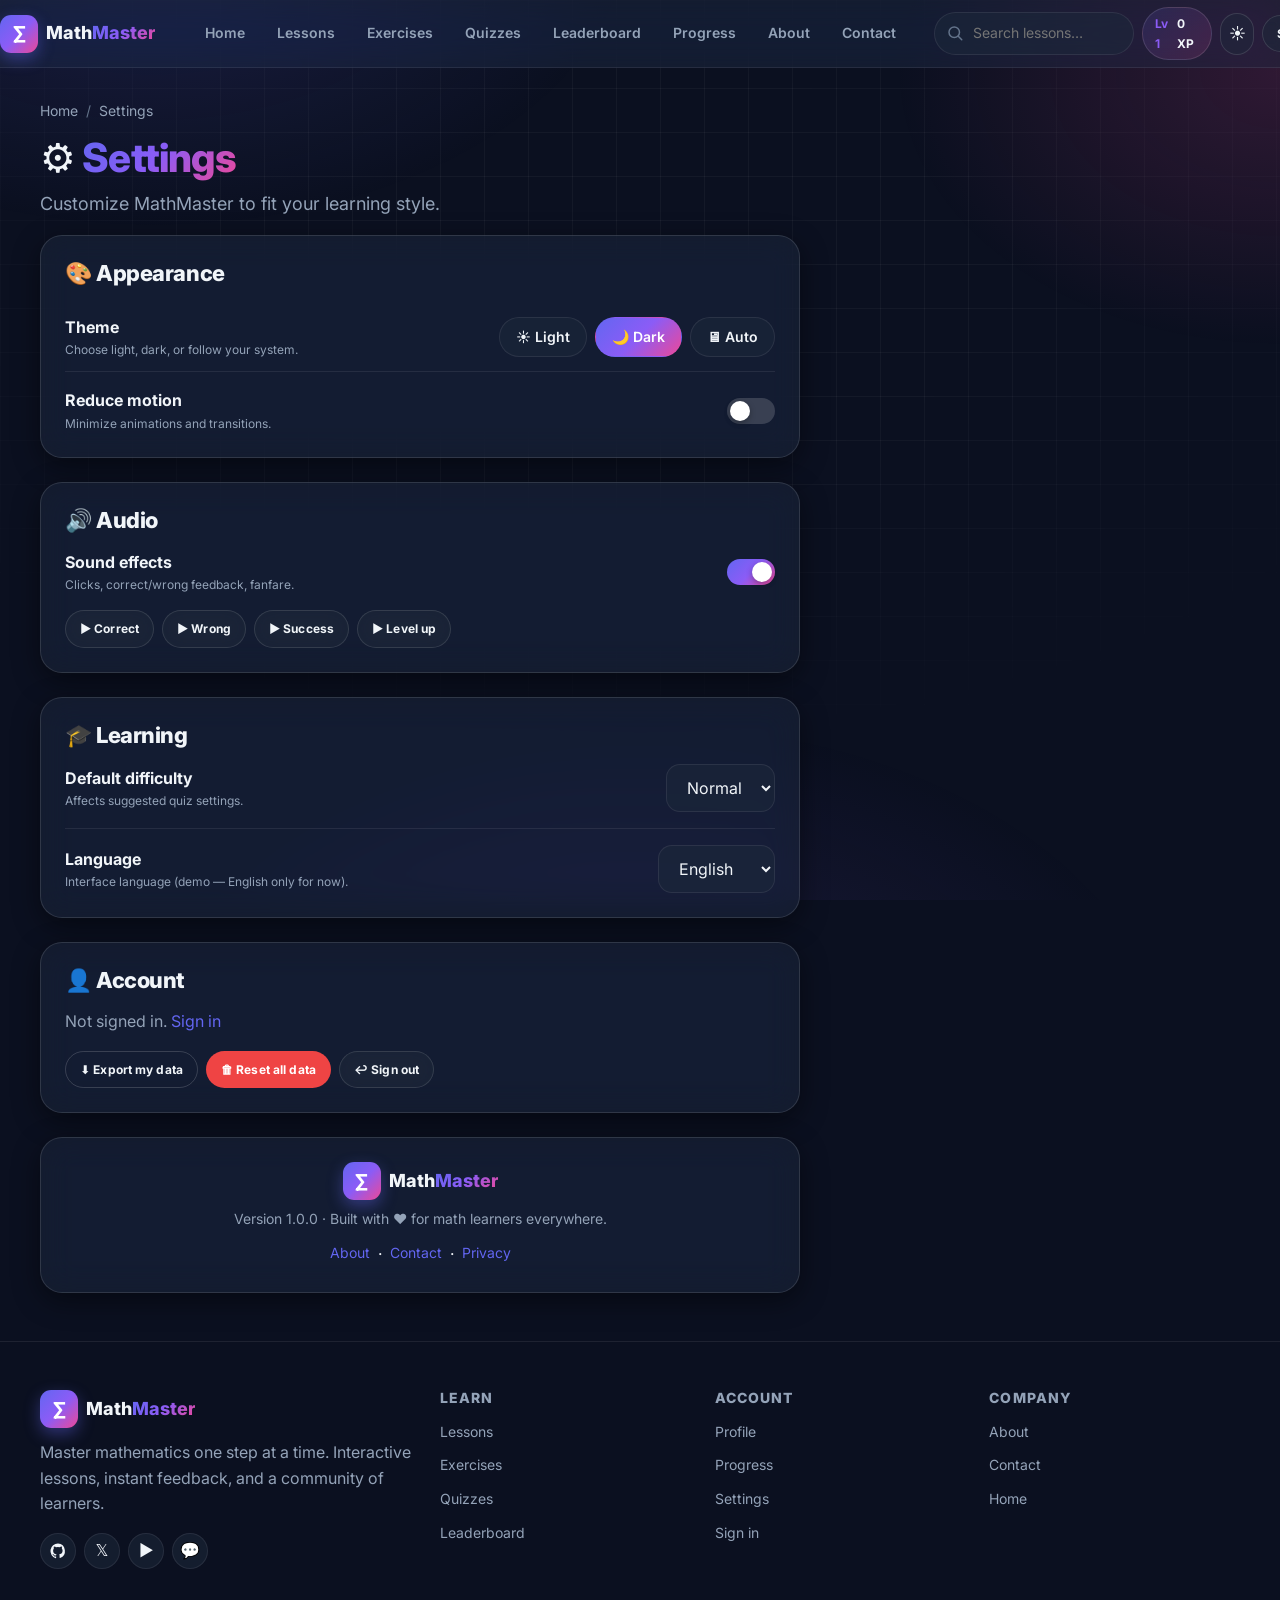
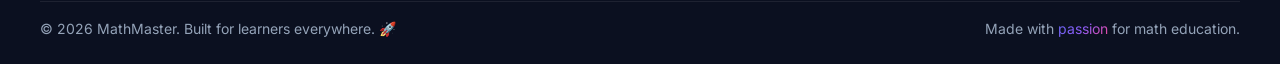
==== pages/settings.html @ f5b28efe "Add files via upload" ====
<!DOCTYPE html>
<html lang="en" data-theme="dark">
<head>
  <meta charset="UTF-8" />
  <meta name="viewport" content="width=device-width, initial-scale=1.0" />
  <meta name="theme-color" content="#0b1020" />
  <title>Settings — MathMaster</title>
  <meta name="description" content="Manage your MathMaster preferences: theme, sound, difficulty, and data." />
  <link rel="icon" type="image/svg+xml" href="../assets/images/favicon.svg" />
  <link rel="preconnect" href="https://fonts.googleapis.com" />
  <link rel="preconnect" href="https://fonts.gstatic.com" crossorigin />
  <link href="https://fonts.googleapis.com/css2?family=Inter:wght@400;500;600;700;800&family=JetBrains+Mono:wght@500;700&display=swap" rel="stylesheet" />
  <link rel="stylesheet" href="../css/style.css" />
  <link rel="stylesheet" href="../css/components.css" />
  <link rel="stylesheet" href="../css/responsive.css" />
</head>
<body>
  <a class="skip-link" href="#main">Skip to content</a>
  <div class="page-loader" role="status" aria-label="Loading"><div class="core"></div><div class="lbl">∑</div></div>
  <div id="nav-slot"></div>

  <main id="main" class="container">
    <div class="page-head reveal">
      <div class="breadcrumb"><a href="../index.html">Home</a><span class="sep">/</span><span>Settings</span></div>
      <h1>⚙️ <span class="gradient-text">Settings</span></h1>
      <p class="text-lg">Customize MathMaster to fit your learning style.</p>
    </div>

    <div class="grid" style="grid-template-columns: 1fr; gap: var(--sp-5); max-width: 760px;">

      <!-- Appearance -->
      <section class="card reveal">
        <h3 style="margin-bottom: var(--sp-4);">🎨 Appearance</h3>
        <div class="flex items-center justify-between wrap gap-3" style="padding: var(--sp-3) 0; border-bottom: 1px solid var(--border);">
          <div>
            <strong>Theme</strong>
            <div class="text-xs text-muted">Choose light, dark, or follow your system.</div>
          </div>
          <div class="chip-row" style="margin:0;">
            <button class="chip" data-theme-set="light">☀️ Light</button>
            <button class="chip" data-theme-set="dark">🌙 Dark</button>
            <button class="chip" data-theme-set="auto">🖥 Auto</button>
          </div>
        </div>
        <div class="flex items-center justify-between wrap gap-3 mt-4">
          <div>
            <strong>Reduce motion</strong>
            <div class="text-xs text-muted">Minimize animations and transitions.</div>
          </div>
          <label class="switch"><input type="checkbox" id="reduceMotion" /><span class="slider"></span></label>
        </div>
      </section>

      <!-- Audio -->
      <section class="card reveal">
        <h3 style="margin-bottom: var(--sp-4);">🔊 Audio</h3>
        <div class="flex items-center justify-between wrap gap-3">
          <div>
            <strong>Sound effects</strong>
            <div class="text-xs text-muted">Clicks, correct/wrong feedback, fanfare.</div>
          </div>
          <label class="switch"><input type="checkbox" id="soundToggle" /><span class="slider"></span></label>
        </div>
        <div class="flex gap-2 wrap mt-4">
          <button class="btn btn-ghost btn-sm" data-sfx="correct">▶ Correct</button>
          <button class="btn btn-ghost btn-sm" data-sfx="wrong">▶ Wrong</button>
          <button class="btn btn-ghost btn-sm" data-sfx="success">▶ Success</button>
          <button class="btn btn-ghost btn-sm" data-sfx="levelup">▶ Level up</button>
        </div>
      </section>

      <!-- Learning -->
      <section class="card reveal">
        <h3 style="margin-bottom: var(--sp-4);">🎓 Learning</h3>
        <div class="flex items-center justify-between wrap gap-3">
          <div>
            <strong>Default difficulty</strong>
            <div class="text-xs text-muted">Affects suggested quiz settings.</div>
          </div>
          <select id="diffSelect" class="select" style="width:auto;">
            <option value="easy">Easy</option>
            <option value="normal">Normal</option>
            <option value="hard">Hard</option>
          </select>
        </div>
        <div class="flex items-center justify-between wrap gap-3 mt-4" style="border-top: 1px solid var(--border); padding-top: var(--sp-4);">
          <div>
            <strong>Language</strong>
            <div class="text-xs text-muted">Interface language (demo — English only for now).</div>
          </div>
          <select id="langSelect" class="select" style="width:auto;">
            <option value="en">English</option>
            <option value="es">Español</option>
            <option value="fr">Français</option>
            <option value="de">Deutsch</option>
          </select>
        </div>
      </section>

      <!-- Account -->
      <section class="card reveal">
        <h3 style="margin-bottom: var(--sp-4);">👤 Account</h3>
        <div id="accountInfo"></div>
        <div class="flex gap-2 wrap mt-4">
          <button class="btn btn-outline btn-sm" id="exportBtn">⬇ Export my data</button>
          <button class="btn btn-danger btn-sm" id="resetBtn">🗑 Reset all data</button>
          <button class="btn btn-ghost btn-sm" id="logoutBtn">↩ Sign out</button>
        </div>
      </section>

      <!-- About -->
      <section class="card reveal center">
        <div class="brand" style="justify-content:center;margin-bottom: var(--sp-2);"><span class="logo">∑</span><span>Math<span class="gradient-text">Master</span></span></div>
        <p class="text-sm">Version 1.0.0 · Built with ❤️ for math learners everywhere.</p>
        <div class="flex gap-2 justify-center wrap mt-3">
          <a class="text-sm" href="about.html" style="color: var(--brand-1);">About</a> ·
          <a class="text-sm" href="contact.html" style="color: var(--brand-1);">Contact</a> ·
          <a class="text-sm" href="#" style="color: var(--brand-1);">Privacy</a>
        </div>
      </section>
    </div>
  </main>

  <div id="footer-slot"></div>

  <script src="../js/modules/utils.js"></script>
  <script src="../js/modules/storage.js"></script>
  <script src="../js/modules/theme.js"></script>
  <script src="../js/modules/sound.js"></script>
  <script src="../js/modules/auth.js"></script>
  <script src="../js/modules/lessonsData.js"></script>
  <script src="../js/modules/mathEngine.js"></script>
  <script src="../js/modules/components.js"></script>
  <script src="../js/app.js"></script>
  <script src="../js/pages/settings.js"></script>
</body>
</html>
---- css/style.css ----
/* ===================================================================
   MathMaster — Core Design System
   Variables, Reset, Typography, Theme (Dark/Light), Layout
   =================================================================== */

/* ---------- Design Tokens ---------- */
:root {
  /* Brand */
  --brand-1: #6366f1;        /* indigo  */
  --brand-2: #8b5cf6;        /* violet  */
  --brand-3: #ec4899;        /* pink    */
  --brand-grad: linear-gradient(135deg, #6366f1 0%, #8b5cf6 50%, #ec4899 100%);
  --brand-grad-soft: linear-gradient(135deg, rgba(99,102,241,.15), rgba(236,72,153,.15));

  /* Accent states */
  --success: #10b981;
  --warning: #f59e0b;
  --danger:  #ef4444;
  --info:    #06b6d4;

  /* Sizing */
  --radius-sm: 8px;
  --radius:    14px;
  --radius-lg: 22px;
  --radius-pill: 999px;

  /* Spacing scale */
  --sp-1: 4px;  --sp-2: 8px;  --sp-3: 12px; --sp-4: 16px;
  --sp-5: 24px; --sp-6: 32px; --sp-7: 48px; --sp-8: 64px;

  /* Typography */
  --font-sans: "Inter", "Segoe UI", system-ui, -apple-system, sans-serif;
  --font-mono: "JetBrains Mono", "Fira Code", "Courier New", monospace;
  --fs-xs: .75rem; --fs-sm: .875rem; --fs-base: 1rem; --fs-lg: 1.125rem;
  --fs-xl: 1.375rem; --fs-2xl: 1.75rem; --fs-3xl: 2.5rem; --fs-4xl: 3.5rem;

  /* Motion */
  --ease: cubic-bezier(.4,0,.2,1);
  --ease-bounce: cubic-bezier(.34,1.56,.64,1);
  --t-fast: .15s; --t: .25s; --t-slow: .45s;

  /* Layout */
  --container: 1200px;
  --nav-h: 68px;

  /* Z-layers */
  --z-bg: -1; --z-nav: 100; --z-dropdown: 200; --z-modal: 1000; --z-toast: 1100;
}

/* ---------- Theme: Light (default) ---------- */
:root,
[data-theme="light"] {
  --bg: #f6f7fb;
  --bg-2: #ffffff;
  --surface: rgba(255,255,255,.72);
  --surface-solid: #ffffff;
  --border: rgba(15,23,42,.08);
  --border-strong: rgba(15,23,42,.14);
  --text: #0f172a;
  --text-muted: #64748b;
  --text-soft: #94a3b8;
  --glass: rgba(255,255,255,.6);
  --glass-border: rgba(255,255,255,.9);
  --shadow-sm: 0 1px 3px rgba(15,23,42,.06);
  --shadow: 0 8px 28px rgba(15,23,42,.08);
  --shadow-lg: 0 24px 60px rgba(15,23,42,.14);
  --grid-line: rgba(99,102,241,.07);
}

/* ---------- Theme: Dark ---------- */
[data-theme="dark"] {
  --bg: #0b1020;
  --bg-2: #0f172a;
  --surface: rgba(30,41,59,.55);
  --surface-solid: #1e293b;
  --border: rgba(255,255,255,.08);
  --border-strong: rgba(255,255,255,.16);
  --text: #f1f5f9;
  --text-muted: #94a3b8;
  --text-soft: #64748b;
  --glass: rgba(30,41,59,.5);
  --glass-border: rgba(255,255,255,.12);
  --shadow-sm: 0 1px 3px rgba(0,0,0,.4);
  --shadow: 0 8px 28px rgba(0,0,0,.45);
  --shadow-lg: 0 24px 60px rgba(0,0,0,.6);
  --grid-line: rgba(255,255,255,.04);
}

/* ---------- Reset ---------- */
*, *::before, *::after { box-sizing: border-box; margin: 0; padding: 0; }

html { scroll-behavior: smooth; -webkit-text-size-adjust: 100%; }

body {
  font-family: var(--font-sans);
  font-size: var(--fs-base);
  line-height: 1.6;
  color: var(--text);
  background: var(--bg);
  min-height: 100vh;
  overflow-x: hidden;
  transition: background var(--t) var(--ease), color var(--t) var(--ease);
}

/* Animated gradient backdrop + subtle grid */
body::before {
  content: "";
  position: fixed; inset: 0;
  background:
    radial-gradient(800px 500px at 12% -8%, rgba(99,102,241,.18), transparent 60%),
    radial-gradient(700px 500px at 100% 8%, rgba(236,72,153,.16), transparent 55%),
    radial-gradient(900px 600px at 50% 120%, rgba(139,92,246,.14), transparent 60%);
  z-index: var(--z-bg);
  animation: floatBg 18s ease-in-out infinite alternate;
}
body::after {
  content: "";
  position: fixed; inset: 0;
  background-image:
    linear-gradient(var(--grid-line) 1px, transparent 1px),
    linear-gradient(90deg, var(--grid-line) 1px, transparent 1px);
  background-size: 44px 44px;
  z-index: var(--z-bg);
  mask-image: radial-gradient(ellipse 90% 70% at 50% 30%, #000 30%, transparent 80%);
  -webkit-mask-image: radial-gradient(ellipse 90% 70% at 50% 30%, #000 30%, transparent 80%);
  pointer-events: none;
}
@keyframes floatBg {
  0%   { transform: translate3d(0,0,0) scale(1); }
  100% { transform: translate3d(0,-20px,0) scale(1.05); }
}

img, svg { max-width: 100%; display: block; }
a { color: inherit; text-decoration: none; }
button, input, select, textarea { font: inherit; color: inherit; }
button { cursor: pointer; background: none; border: none; }
ul, ol { list-style: none; }

/* ---------- Typography ---------- */
h1, h2, h3, h4 { line-height: 1.2; font-weight: 800; letter-spacing: -.02em; }
h1 { font-size: var(--fs-3xl); }
h2 { font-size: var(--fs-2xl); }
h3 { font-size: var(--fs-xl); }
p  { color: var(--text-muted); }
strong { color: var(--text); }

.gradient-text {
  background: var(--brand-grad);
  -webkit-background-clip: text; background-clip: text;
  -webkit-text-fill-color: transparent; color: transparent;
}

/* ---------- Layout ---------- */
.container {
  width: min(100% - 2*var(--sp-5), var(--container));
  margin-inline: auto;
}
.section { padding: var(--sp-8) 0; }
.section--tight { padding: var(--sp-7) 0; }
.center { text-align: center; }

.section-head { max-width: 680px; margin: 0 auto var(--sp-6); text-align: center; }
.section-head .eyebrow {
  display: inline-block;
  font-size: var(--fs-xs); font-weight: 700; letter-spacing: .14em; text-transform: uppercase;
  color: var(--brand-2); margin-bottom: var(--sp-2);
}
.section-head h2 { margin-bottom: var(--sp-3); }
.section-head p  { font-size: var(--fs-lg); }

.grid { display: grid; gap: var(--sp-5); }
.grid-2 { grid-template-columns: repeat(2, 1fr); }
.grid-3 { grid-template-columns: repeat(3, 1fr); }
.grid-4 { grid-template-columns: repeat(4, 1fr); }

/* ---------- Accessibility ---------- */
:focus-visible {
  outline: 3px solid var(--brand-1);
  outline-offset: 2px;
  border-radius: var(--radius-sm);
}
.sr-only {
  position: absolute; width: 1px; height: 1px; padding: 0; margin: -1px;
  overflow: hidden; clip: rect(0,0,0,0); white-space: nowrap; border: 0;
}
.skip-link {
  position: absolute; left: var(--sp-4); top: -60px; z-index: var(--z-toast);
  background: var(--brand-1); color: #fff; padding: var(--sp-2) var(--sp-4);
  border-radius: var(--radius-sm); transition: top var(--t);
}
.skip-link:focus { top: var(--sp-4); }

::selection { background: rgba(99,102,241,.3); }

/* Scrollbar */
::-webkit-scrollbar { width: 10px; height: 10px; }
::-webkit-scrollbar-track { background: transparent; }
::-webkit-scrollbar-thumb { background: var(--border-strong); border-radius: 999px; }
::-webkit-scrollbar-thumb:hover { background: var(--brand-1); }

/* ---------- Utility ---------- */
.hidden { display: none !important; }
.flex { display: flex; }
.flex-col { flex-direction: column; }
.items-center { align-items: center; }
.justify-between { justify-content: space-between; }
.justify-center { justify-content: center; }
.gap-2 { gap: var(--sp-2); } .gap-3 { gap: var(--sp-3); }
.gap-4 { gap: var(--sp-4); } .gap-5 { gap: var(--sp-5); }
.wrap { flex-wrap: wrap; }
.mt-2 { margin-top: var(--sp-2); } .mt-3 { margin-top: var(--sp-3); }
.mt-4 { margin-top: var(--sp-4); } .mt-5 { margin-top: var(--sp-5); }
.mt-6 { margin-top: var(--sp-6); }
.text-muted { color: var(--text-muted); }
.text-sm { font-size: var(--fs-sm); }
.text-xs { font-size: var(--fs-xs); }
.text-lg { font-size: var(--fs-lg); }
.text-center { text-align: center; }
.font-mono { font-family: var(--font-mono); }

/* ---------- Animations on scroll ---------- */
.reveal {
  opacity: 0;
  transform: translateY(28px);
  transition: opacity .7s var(--ease), transform .7s var(--ease-bounce);
}
.reveal.in { opacity: 1; transform: none; }

@media (prefers-reduced-motion: reduce) {
  *, *::before, *::after { animation-duration: .001ms !important; transition-duration: .001ms !important; }
  .reveal { opacity: 1; transform: none; }
  html { scroll-behavior: auto; }
}
---- css/components.css ----
/* ===================================================================
   MathMaster — Components
   Buttons, Cards, Nav, Footer, Forms, Badges, Progress, Toasts, Modal,
   Tables, Loaders, Math rendering, Quiz/Exercise UI
   =================================================================== */

/* ---------- Buttons ---------- */
.btn {
  --btn-pad: 12px 22px;
  display: inline-flex; align-items: center; justify-content: center; gap: var(--sp-2);
  padding: var(--btn-pad);
  font-weight: 700; font-size: var(--fs-sm); letter-spacing: .01em;
  border-radius: var(--radius-pill);
  border: 1px solid transparent;
  transition: transform var(--t-fast) var(--ease), box-shadow var(--t) var(--ease),
              background var(--t) var(--ease), border-color var(--t) var(--ease);
  white-space: nowrap; user-select: none;
}
.btn:active { transform: translateY(1px) scale(.99); }
.btn-primary { background: var(--brand-grad); color: #fff; box-shadow: 0 8px 20px rgba(99,102,241,.35); }
.btn-primary:hover { transform: translateY(-2px); box-shadow: 0 14px 30px rgba(99,102,241,.45); }
.btn-ghost { background: var(--glass); border-color: var(--glass-border); color: var(--text); backdrop-filter: blur(12px); }
.btn-ghost:hover { border-color: var(--brand-1); transform: translateY(-2px); }
.btn-outline { border-color: var(--border-strong); color: var(--text); }
.btn-outline:hover { border-color: var(--brand-1); color: var(--brand-1); }
.btn-danger { background: var(--danger); color: #fff; }
.btn-success { background: var(--success); color: #fff; }
.btn-sm { --btn-pad: 8px 14px; font-size: var(--fs-xs); }
.btn-lg { --btn-pad: 16px 30px; font-size: var(--fs-base); }
.btn-block { width: 100%; }
.btn:disabled { opacity: .5; cursor: not-allowed; transform: none; }
.btn-icon {
  width: 42px; height: 42px; padding: 0; border-radius: var(--radius-pill);
  background: var(--glass); border: 1px solid var(--glass-border);
  display: inline-grid; place-items: center; color: var(--text);
}
.btn-icon:hover { color: var(--brand-1); border-color: var(--brand-1); transform: translateY(-2px); }

/* ---------- Glass Card ---------- */
.card {
  background: var(--glass);
  backdrop-filter: blur(16px) saturate(160%);
  -webkit-backdrop-filter: blur(16px) saturate(160%);
  border: 1px solid var(--glass-border);
  border-radius: var(--radius-lg);
  padding: var(--sp-5);
  box-shadow: var(--shadow);
  transition: transform var(--t) var(--ease), box-shadow var(--t) var(--ease), border-color var(--t) var(--ease);
}
.card:hover { transform: translateY(-4px); box-shadow: var(--shadow-lg); }
.card-flat { background: var(--surface); box-shadow: var(--shadow-sm); }
.card-flat:hover { box-shadow: var(--shadow); }

/* ---------- Navbar ---------- */
.nav {
  position: sticky; top: 0; z-index: var(--z-nav);
  height: var(--nav-h);
  display: flex; align-items: center;
  background: var(--glass);
  backdrop-filter: blur(20px) saturate(180%);
  -webkit-backdrop-filter: blur(20px) saturate(180%);
  border-bottom: 1px solid var(--border);
  transition: box-shadow var(--t);
}
.nav.scrolled { box-shadow: var(--shadow); }
.nav-inner { display: flex; align-items: center; gap: var(--sp-5); width: 100%; }
.brand { display: flex; align-items: center; gap: var(--sp-2); font-weight: 800; font-size: var(--fs-lg); }
.brand .logo {
  width: 38px; height: 38px; border-radius: 11px; display: grid; place-items: center;
  background: var(--brand-grad); color: #fff; font-size: 1.2rem;
  box-shadow: 0 6px 16px rgba(99,102,241,.4);
}
.nav-links { display: flex; align-items: center; gap: var(--sp-1); margin-left: var(--sp-3); }
.nav-links a {
  padding: 8px 14px; border-radius: var(--radius-pill); font-weight: 600; font-size: var(--fs-sm);
  color: var(--text-muted); transition: color var(--t), background var(--t);
}
.nav-links a:hover { color: var(--text); background: var(--surface); }
.nav-links a.active { color: #fff; background: var(--brand-grad); }
.nav-actions { margin-left: auto; display: flex; align-items: center; gap: var(--sp-2); }

.nav-search { position: relative; display: flex; align-items: center; }
.nav-search input {
  width: 200px; padding: 9px 14px 9px 38px; border-radius: var(--radius-pill);
  background: var(--surface); border: 1px solid var(--border); font-size: var(--fs-sm);
  transition: width var(--t), border-color var(--t);
}
.nav-search input:focus { width: 260px; border-color: var(--brand-1); outline: none; }
.nav-search .icon { position: absolute; left: 12px; color: var(--text-soft); }

/* Mobile toggle */
.nav-toggle { display: none; }

/* XP pill in nav */
.xp-pill {
  display: inline-flex; align-items: center; gap: 6px;
  padding: 6px 12px; border-radius: var(--radius-pill);
  background: var(--brand-grad-soft); border: 1px solid var(--glass-border);
  font-weight: 700; font-size: var(--fs-xs);
}
.xp-pill .lv { color: var(--brand-2); }

/* Avatar */
.avatar {
  width: 38px; height: 38px; border-radius: 50%;
  background: var(--brand-grad); color: #fff;
  display: grid; place-items: center; font-weight: 800;
  border: 2px solid var(--glass-border); overflow: hidden;
}

/* Mobile drawer */
.mobile-drawer {
  position: fixed; top: var(--nav-h); left: 0; right: 0; z-index: var(--z-dropdown);
  background: var(--surface-solid); border-bottom: 1px solid var(--border);
  padding: var(--sp-4); display: none; flex-direction: column; gap: var(--sp-1);
  box-shadow: var(--shadow-lg);
}
.mobile-drawer.open { display: flex; animation: slideDown var(--t) var(--ease); }
.mobile-drawer a {
  padding: 12px 16px; border-radius: var(--radius); font-weight: 600; color: var(--text-muted);
}
.mobile-drawer a:hover, .mobile-drawer a.active { background: var(--surface); color: var(--text); }
@keyframes slideDown { from { opacity: 0; transform: translateY(-10px); } to { opacity: 1; transform: none; } }

/* ---------- Hero ---------- */
.hero {
  position: relative; padding: var(--sp-8) 0 var(--sp-7);
  display: grid; grid-template-columns: 1.1fr .9fr; gap: var(--sp-7); align-items: center;
}
.hero h1 { font-size: var(--fs-4xl); margin-bottom: var(--sp-4); line-height: 1.05; }
.hero p { font-size: var(--fs-lg); max-width: 540px; margin-bottom: var(--sp-5); }
.hero-cta { display: flex; gap: var(--sp-3); flex-wrap: wrap; }
.hero-stats { display: flex; gap: var(--sp-6); margin-top: var(--sp-6); flex-wrap: wrap; }
.hero-stats .stat .num { font-size: var(--fs-2xl); font-weight: 800; }
.hero-stats .stat .lbl { font-size: var(--fs-sm); color: var(--text-muted); }

.hero-visual { position: relative; min-height: 420px; }
.float-card {
  position: absolute; padding: var(--sp-4); border-radius: var(--radius);
  background: var(--glass); backdrop-filter: blur(12px);
  border: 1px solid var(--glass-border); box-shadow: var(--shadow);
  animation: floaty 6s ease-in-out infinite;
}
.float-card .eq { font-family: var(--font-mono); font-size: var(--fs-lg); font-weight: 700; }
.float-card .tag { font-size: var(--fs-xs); color: var(--text-muted); }
.fc-1 { top: 10%; left: 8%; }
.fc-2 { top: 30%; right: 5%; animation-delay: 1.2s; }
.fc-3 { bottom: 8%; left: 20%; animation-delay: 2.4s; }
.fc-4 { bottom: 28%; right: 18%; animation-delay: 3.6s; }
@keyframes floaty { 0%,100%{ transform: translateY(0);} 50%{ transform: translateY(-14px);} }

/* Orbiting symbols */
.orbit {
  position: absolute; top: 50%; left: 50%; width: 280px; height: 280px;
  transform: translate(-50%,-50%); border-radius: 50%;
  border: 1px dashed var(--border-strong); animation: spin 24s linear infinite;
}
.orbit::before, .orbit::after {
  content: ""; position: absolute; width: 14px; height: 14px; border-radius: 50%;
  background: var(--brand-grad); top: -7px; left: 50%; transform: translateX(-50%);
  box-shadow: 0 0 20px rgba(139,92,246,.7);
}
.orbit::after { top: auto; bottom: -7px; background: var(--brand-3); }
@keyframes spin { to { transform: translate(-50%,-50%) rotate(360deg); } }

/* ---------- Topic / Feature Cards ---------- */
.topic-card {
  position: relative; overflow: hidden; cursor: pointer;
}
.topic-card .ic {
  width: 54px; height: 54px; border-radius: var(--radius);
  display: grid; place-items: center; font-size: 1.5rem; margin-bottom: var(--sp-4);
  background: var(--brand-grad-soft); color: var(--brand-1);
}
.topic-card h3 { font-size: var(--fs-lg); margin-bottom: var(--sp-2); }
.topic-card .meta { display: flex; gap: var(--sp-3); margin-top: var(--sp-4); font-size: var(--fs-xs); color: var(--text-muted); }
.topic-card .glow {
  position: absolute; inset: 0; background: var(--brand-grad); opacity: 0;
  transition: opacity var(--t); mix-blend-mode: overlay; pointer-events: none;
}
.topic-card:hover .glow { opacity: .08; }

.feature-card { text-align: center; }
.feature-card .ic {
  width: 60px; height: 60px; margin: 0 auto var(--sp-4); border-radius: 50%;
  display: grid; place-items: center; font-size: 1.6rem; color: #fff;
  background: var(--brand-grad); box-shadow: 0 10px 24px rgba(99,102,241,.4);
}

/* ---------- Badges ---------- */
.badge {
  display: inline-flex; align-items: center; gap: 6px;
  padding: 4px 12px; border-radius: var(--radius-pill);
  font-size: var(--fs-xs); font-weight: 700;
  background: var(--surface); border: 1px solid var(--border);
}
.badge-brand { background: var(--brand-grad-soft); color: var(--brand-2); border-color: transparent; }
.badge-success { background: rgba(16,185,129,.15); color: var(--success); border-color: transparent; }
.badge-warning { background: rgba(245,158,11,.15); color: var(--warning); border-color: transparent; }
.badge-danger { background: rgba(239,68,68,.15); color: var(--danger); border-color: transparent; }
.badge-info { background: rgba(6,182,212,.15); color: var(--info); border-color: transparent; }

/* Achievement badge */
.ach {
  display: flex; flex-direction: column; align-items: center; text-align: center; gap: var(--sp-2);
  padding: var(--sp-4); border-radius: var(--radius);
}
.ach .medal {
  width: 64px; height: 64px; border-radius: 50%; display: grid; place-items: center;
  font-size: 1.8rem; background: var(--brand-grad); color: #fff;
  box-shadow: 0 8px 20px rgba(139,92,246,.4); position: relative;
}
.ach.locked .medal { background: var(--surface); color: var(--text-soft); box-shadow: none; filter: grayscale(1); opacity: .6; }
.ach.locked .medal::after { content: "🔒"; position: absolute; bottom: -4px; right: -4px; font-size: 1rem; }

/* ---------- Progress ---------- */
.progress { width: 100%; height: 10px; background: var(--surface); border-radius: 999px; overflow: hidden; }
.progress .bar {
  height: 100%; width: 0; border-radius: 999px;
  background: var(--brand-grad); transition: width 1s var(--ease);
}
.progress.lg { height: 14px; }
.progress.sm { height: 6px; }

.ring-progress { position: relative; width: 120px; height: 120px; }
.ring-progress svg { transform: rotate(-90deg); }
.ring-progress .track { stroke: var(--surface); }
.ring-progress .fill { stroke: url(#brandGrad); stroke-linecap: round; transition: stroke-dashoffset 1.2s var(--ease); }
.ring-progress .lbl {
  position: absolute; inset: 0; display: grid; place-items: center;
  font-weight: 800; font-size: var(--fs-xl);
}

/* ---------- Forms ---------- */
.field { margin-bottom: var(--sp-4); }
.field label { display: block; font-weight: 600; font-size: var(--fs-sm); margin-bottom: var(--sp-2); }
.input, .textarea, .select {
  width: 100%; padding: 12px 16px; border-radius: var(--radius);
  background: var(--surface); border: 1px solid var(--border);
  transition: border-color var(--t), box-shadow var(--t);
}
.input:focus, .textarea:focus, .select:focus {
  outline: none; border-color: var(--brand-1); box-shadow: 0 0 0 4px rgba(99,102,241,.15);
}
.textarea { min-height: 130px; resize: vertical; }
.input-group { position: relative; }
.input-group .icon { position: absolute; left: 14px; top: 50%; transform: translateY(-50%); color: var(--text-soft); }
.input-group .input { padding-left: 42px; }
.field-error { color: var(--danger); font-size: var(--fs-xs); margin-top: 6px; min-height: 1em; }
.checkbox { display: inline-flex; align-items: center; gap: var(--sp-2); cursor: pointer; font-size: var(--fs-sm); }
.checkbox input { width: 18px; height: 18px; accent-color: var(--brand-1); }

/* Switch */
.switch { position: relative; display: inline-block; width: 48px; height: 26px; }
.switch input { opacity: 0; width: 0; height: 0; }
.switch .slider {
  position: absolute; inset: 0; background: var(--border-strong); border-radius: 999px;
  transition: background var(--t); cursor: pointer;
}
.switch .slider::before {
  content: ""; position: absolute; width: 20px; height: 20px; left: 3px; top: 3px;
  background: #fff; border-radius: 50%; transition: transform var(--t) var(--ease-bounce);
  box-shadow: 0 2px 6px rgba(0,0,0,.3);
}
.switch input:checked + .slider { background: var(--brand-grad); }
.switch input:checked + .slider::before { transform: translateX(22px); }

/* ---------- Auth ---------- */
.auth-wrap { min-height: calc(100vh - var(--nav-h)); display: grid; place-items: center; padding: var(--sp-6) 0; }
.auth-card { width: min(100%, 460px); }
.auth-card .head { text-align: center; margin-bottom: var(--sp-5); }
.auth-card .head .logo { width: 56px; height: 56px; margin: 0 auto var(--sp-3); font-size: 1.6rem; }
.auth-alt { text-align: center; margin-top: var(--sp-4); font-size: var(--fs-sm); color: var(--text-muted); }
.auth-alt a { color: var(--brand-1); font-weight: 700; }
.divider { display: flex; align-items: center; gap: var(--sp-3); margin: var(--sp-4) 0; color: var(--text-soft); font-size: var(--fs-xs); }
.divider::before, .divider::after { content: ""; flex: 1; height: 1px; background: var(--border); }

/* ---------- Tables ---------- */
.table-wrap { overflow-x: auto; border-radius: var(--radius-lg); border: 1px solid var(--border); }
table.data { width: 100%; border-collapse: collapse; min-width: 560px; }
table.data th, table.data td { padding: 14px 18px; text-align: left; border-bottom: 1px solid var(--border); }
table.data th { background: var(--surface); font-size: var(--fs-xs); text-transform: uppercase; letter-spacing: .08em; color: var(--text-muted); }
table.data tbody tr { transition: background var(--t); }
table.data tbody tr:hover { background: var(--surface); }
table.data tbody tr:last-child td { border-bottom: none; }
table.data .rank { font-weight: 800; font-size: var(--fs-lg); }
table.data .rank-1 { color: #f59e0b; }
table.data .rank-2 { color: #94a3b8; }
table.data .rank-3 { color: #cd7f32; }

/* ---------- Toast ---------- */
.toast-stack {
  position: fixed; bottom: var(--sp-5); right: var(--sp-5); z-index: var(--z-toast);
  display: flex; flex-direction: column; gap: var(--sp-3); max-width: 360px;
}
.toast {
  display: flex; align-items: center; gap: var(--sp-3);
  padding: var(--sp-3) var(--sp-4); border-radius: var(--radius);
  background: var(--surface-solid); border: 1px solid var(--border);
  box-shadow: var(--shadow-lg); animation: toastIn var(--t) var(--ease-bounce);
}
.toast.out { animation: toastOut var(--t) var(--ease) forwards; }
.toast .ic { font-size: 1.3rem; }
.toast.success { border-left: 4px solid var(--success); }
.toast.error { border-left: 4px solid var(--danger); }
.toast.info { border-left: 4px solid var(--info); }
.toast.warning { border-left: 4px solid var(--warning); }
.toast .msg { font-size: var(--fs-sm); font-weight: 600; }
@keyframes toastIn { from { opacity: 0; transform: translateX(40px); } to { opacity: 1; transform: none; } }
@keyframes toastOut { to { opacity: 0; transform: translateX(40px); } }

/* ---------- Modal ---------- */
.modal-backdrop {
  position: fixed; inset: 0; z-index: var(--z-modal);
  background: rgba(2,6,23,.6); backdrop-filter: blur(6px);
  display: grid; place-items: center; padding: var(--sp-4);
  opacity: 0; pointer-events: none; transition: opacity var(--t);
}
.modal-backdrop.open { opacity: 1; pointer-events: auto; }
.modal {
  width: min(100%, 560px); max-height: 88vh; overflow: auto;
  background: var(--surface-solid); border-radius: var(--radius-lg);
  border: 1px solid var(--border); box-shadow: var(--shadow-lg);
  transform: scale(.92) translateY(20px); transition: transform var(--t) var(--ease-bounce);
}
.modal-backdrop.open .modal { transform: none; }
.modal-head { display: flex; align-items: center; justify-content: space-between; padding: var(--sp-5); border-bottom: 1px solid var(--border); }
.modal-head h3 { font-size: var(--fs-lg); }
.modal-body { padding: var(--sp-5); }
.modal-foot { padding: var(--sp-4) var(--sp-5); border-top: 1px solid var(--border); display: flex; justify-content: flex-end; gap: var(--sp-3); }

/* ---------- Loader / Page loader ---------- */
.page-loader {
  position: fixed; inset: 0; z-index: var(--z-toast);
  background: var(--bg); display: grid; place-items: center;
  transition: opacity .5s var(--ease), visibility .5s;
}
.page-loader.hidden { opacity: 0; visibility: hidden; }
.page-loader .core {
  width: 70px; height: 70px; position: relative;
}
.page-loader .core::before, .page-loader .core::after {
  content: ""; position: absolute; inset: 0; border-radius: 50%;
  border: 3px solid transparent; border-top-color: var(--brand-1);
  animation: spin 1s linear infinite;
}
.page-loader .core::after { border-top-color: var(--brand-3); animation-duration: 1.6s; animation-direction: reverse; inset: 10px; }
.page-loader .lbl { position: absolute; top: 58%; left: 50%; transform: translateX(-50%); font-weight: 800; color: var(--brand-1); }

.spinner { width: 22px; height: 22px; border-radius: 50%; border: 2.5px solid var(--border-strong); border-top-color: var(--brand-1); animation: spin .8s linear infinite; display: inline-block; }
@keyframes spin { to { transform: rotate(360deg); } }

/* Skeleton */
.skeleton { background: linear-gradient(90deg, var(--surface) 25%, var(--bg-2) 50%, var(--surface) 75%); background-size: 200% 100%; animation: shimmer 1.4s infinite; border-radius: var(--radius); }
@keyframes shimmer { to { background-position: -200% 0; } }

/* ---------- Math content (lesson) ---------- */
.lesson-prose { font-size: var(--fs-base); line-height: 1.8; }
.lesson-prose h2 { margin: var(--sp-6) 0 var(--sp-3); }
.lesson-prose h3 { margin: var(--sp-5) 0 var(--sp-2); }
.lesson-prose p { color: var(--text); margin-bottom: var(--sp-3); }
.lesson-prose ul, .lesson-prose ol { margin: 0 0 var(--sp-3) var(--sp-2); }
.lesson-prose li { margin-bottom: var(--sp-2); color: var(--text); position: relative; padding-left: var(--sp-4); }
.lesson-prose ul li::before { content: "▸"; position: absolute; left: 0; color: var(--brand-1); }
.lesson-prose ol { list-style: decimal; }
.lesson-prose ol li { padding-left: var(--sp-2); }

.formula {
  display: block; margin: var(--sp-4) 0; padding: var(--sp-4) var(--sp-5);
  background: var(--brand-grad-soft); border-left: 4px solid var(--brand-1);
  border-radius: var(--radius); font-family: var(--font-mono); font-size: var(--fs-lg);
  overflow-x: auto;
}
.callout {
  margin: var(--sp-4) 0; padding: var(--sp-4) var(--sp-5); border-radius: var(--radius);
  background: var(--surface); border-left: 4px solid var(--info);
}
.callout.tip { border-color: var(--success); }
.callout.warn { border-color: var(--warning); }
.callout strong { display: block; margin-bottom: 4px; }

/* Step-by-step solution */
.steps { counter-reset: step; }
.step {
  position: relative; padding: var(--sp-4) var(--sp-4) var(--sp-4) var(--sp-7);
  margin-bottom: var(--sp-3); border-radius: var(--radius);
  background: var(--surface); border: 1px solid var(--border);
  animation: fadeInUp var(--t) var(--ease) backwards;
}
.step::before {
  counter-increment: step; content: counter(step);
  position: absolute; left: var(--sp-4); top: var(--sp-4);
  width: 28px; height: 28px; border-radius: 50%;
  background: var(--brand-grad); color: #fff; font-weight: 800; font-size: var(--fs-sm);
  display: grid; place-items: center;
}
.step .step-body { padding-top: 2px; }
.step .step-body p { color: var(--text); margin-bottom: var(--sp-2); }
.step .step-body .formula { margin: var(--sp-2) 0; font-size: var(--fs-base); }
@keyframes fadeInUp { from { opacity: 0; transform: translateY(10px); } to { opacity: 1; transform: none; } }

/* ---------- Quiz / Exercise ---------- */
.quiz-card { max-width: 760px; margin: 0 auto; }
.quiz-top { display: flex; align-items: center; justify-content: space-between; margin-bottom: var(--sp-5); }
.quiz-q { font-size: var(--fs-xl); font-weight: 700; margin-bottom: var(--sp-4); }
.options { display: grid; gap: var(--sp-3); }
.option {
  display: flex; align-items: center; gap: var(--sp-3);
  padding: var(--sp-4); border-radius: var(--radius);
  background: var(--surface); border: 2px solid var(--border);
  cursor: pointer; transition: all var(--t) var(--ease);
}
.option:hover { border-color: var(--brand-1); transform: translateX(4px); }
.option .key {
  width: 32px; height: 32px; border-radius: 50%; flex-shrink: 0;
  display: grid; place-items: center; font-weight: 800;
  background: var(--bg-2); border: 1px solid var(--border);
}
.option.selected { border-color: var(--brand-1); background: var(--brand-grad-soft); }
.option.selected .key { background: var(--brand-grad); color: #fff; border-color: transparent; }
.option.correct { border-color: var(--success); background: rgba(16,185,129,.12); }
.option.correct .key { background: var(--success); color: #fff; }
.option.wrong { border-color: var(--danger); background: rgba(239,68,68,.12); }
.option.wrong .key { background: var(--danger); color: #fff; }

.quiz-foot { display: flex; align-items: center; justify-content: space-between; margin-top: var(--sp-5); gap: var(--sp-3); }
.timer {
  display: inline-flex; align-items: center; gap: var(--sp-2);
  padding: 8px 16px; border-radius: var(--radius-pill);
  background: var(--surface); border: 1px solid var(--border);
  font-family: var(--font-mono); font-weight: 700;
}
.timer.low { color: var(--danger); border-color: var(--danger); animation: pulse 1s infinite; }
@keyframes pulse { 50% { opacity: .6; } }

.q-indicators { display: flex; gap: 6px; flex-wrap: wrap; }
.q-ind {
  width: 30px; height: 30px; border-radius: 8px; display: grid; place-items: center;
  font-size: var(--fs-xs); font-weight: 700; cursor: pointer;
  background: var(--surface); border: 1px solid var(--border); color: var(--text-muted);
}
.q-ind.cur { background: var(--brand-grad); color: #fff; border-color: transparent; }
.q-ind.done { background: rgba(16,185,129,.2); color: var(--success); border-color: transparent; }

/* Input answer */
.answer-input {
  font-family: var(--font-mono); font-size: var(--fs-xl); font-weight: 700;
  text-align: center; letter-spacing: 1px;
}

/* ---------- Result / Stats ---------- */
.result-hero { text-align: center; padding: var(--sp-6) 0; }
.result-hero .score-ring { margin: 0 auto var(--sp-4); }
.result-hero h2 { margin-bottom: var(--sp-2); }
.result-hero .grade { font-size: var(--fs-3xl); font-weight: 800; }

.stat-card { text-align: center; padding: var(--sp-5); }
.stat-card .ic { font-size: 1.8rem; margin-bottom: var(--sp-3); }
.stat-card .num { font-size: var(--fs-3xl); font-weight: 800; }
.stat-card .lbl { color: var(--text-muted); font-size: var(--fs-sm); }

/* Heatmap (activity) */
.heatmap { display: grid; grid-template-columns: repeat(26, 1fr); gap: 4px; }
.heat-cell { aspect-ratio: 1; border-radius: 3px; background: var(--surface); }
.heat-cell.l1 { background: rgba(99,102,241,.25); }
.heat-cell.l2 { background: rgba(99,102,241,.5); }
.heat-cell.l3 { background: rgba(99,102,241,.75); }
.heat-cell.l4 { background: var(--brand-1); }

/* ---------- Breadcrumb / page header ---------- */
.page-head { padding: var(--sp-6) 0 var(--sp-4); }
.page-head h1 { font-size: var(--fs-3xl); margin-bottom: var(--sp-2); }
.breadcrumb { display: flex; gap: var(--sp-2); font-size: var(--fs-sm); color: var(--text-muted); margin-bottom: var(--sp-3); }
.breadcrumb a:hover { color: var(--brand-1); }
.breadcrumb .sep { color: var(--text-soft); }

/* ---------- Filters / chips ---------- */
.chip-row { display: flex; gap: var(--sp-2); flex-wrap: wrap; margin-bottom: var(--sp-5); }
.chip {
  padding: 8px 16px; border-radius: var(--radius-pill); font-size: var(--fs-sm); font-weight: 600;
  background: var(--surface); border: 1px solid var(--border); cursor: pointer;
  transition: all var(--t);
}
.chip:hover { border-color: var(--brand-1); }
.chip.active { background: var(--brand-grad); color: #fff; border-color: transparent; }

/* ---------- Tabs ---------- */
.tabs { display: flex; gap: var(--sp-1); border-bottom: 1px solid var(--border); margin-bottom: var(--sp-5); overflow-x: auto; }
.tab {
  padding: 12px 18px; font-weight: 600; color: var(--text-muted);
  border-bottom: 2px solid transparent; white-space: nowrap;
  transition: color var(--t), border-color var(--t); cursor: pointer;
}
.tab:hover { color: var(--text); }
.tab.active { color: var(--brand-1); border-color: var(--brand-1); }
.tab-panel { display: none; animation: fadeIn var(--t); }
.tab-panel.active { display: block; }
@keyframes fadeIn { from { opacity: 0; } to { opacity: 1; } }

/* ---------- Empty state ---------- */
.empty { text-align: center; padding: var(--sp-7); color: var(--text-muted); }
.empty .ic { font-size: 3rem; margin-bottom: var(--sp-3); opacity: .5; }

/* ---------- Footer ---------- */
.footer { border-top: 1px solid var(--border); padding: var(--sp-7) 0 var(--sp-5); margin-top: var(--sp-7); }
.footer-grid { display: grid; grid-template-columns: 1.5fr 1fr 1fr 1fr; gap: var(--sp-5); margin-bottom: var(--sp-6); }
.footer .brand { margin-bottom: var(--sp-3); }
.footer h4 { font-size: var(--fs-sm); text-transform: uppercase; letter-spacing: .08em; color: var(--text-muted); margin-bottom: var(--sp-3); }
.footer ul li { margin-bottom: var(--sp-2); }
.footer ul a { color: var(--text-muted); font-size: var(--fs-sm); transition: color var(--t); }
.footer ul a:hover { color: var(--brand-1); }
.footer-bottom { display: flex; align-items: center; justify-content: space-between; padding-top: var(--sp-4); border-top: 1px solid var(--border); font-size: var(--fs-sm); color: var(--text-muted); flex-wrap: wrap; gap: var(--sp-3); }
.social-row { display: flex; gap: var(--sp-2); }
.social-row a {
  width: 36px; height: 36px; border-radius: 50%; display: grid; place-items: center;
  background: var(--surface); border: 1px solid var(--border); transition: all var(--t);
}
.social-row a:hover { background: var(--brand-grad); color: #fff; transform: translateY(-2px); }

/* ---------- Confetti ---------- */
.confetti-piece { position: fixed; width: 10px; height: 14px; top: -20px; z-index: var(--z-toast); pointer-events: none; animation: confettiFall linear forwards; }
@keyframes confettiFall { to { transform: translateY(105vh) rotate(720deg); opacity: 0; } }

/* ---------- 404 ---------- */
.notfound { min-height: calc(100vh - var(--nav-h)); display: grid; place-items: center; text-align: center; }
.notfound .big { font-size: clamp(6rem, 20vw, 12rem); font-weight: 800; line-height: 1; background: var(--brand-grad); -webkit-background-clip: text; background-clip: text; -webkit-text-fill-color: transparent; }
.notfound p { font-size: var(--fs-lg); max-width: 480px; margin: var(--sp-3) auto var(--sp-5); }

/* ---------- Admin ---------- */
.admin-layout { display: grid; grid-template-columns: 240px 1fr; gap: var(--sp-5); align-items: start; }
.admin-side { position: sticky; top: calc(var(--nav-h) + var(--sp-4)); }
.admin-side a {
  display: flex; align-items: center; gap: var(--sp-3); padding: 12px 16px;
  border-radius: var(--radius); color: var(--text-muted); font-weight: 600; font-size: var(--fs-sm);
  transition: all var(--t); margin-bottom: 2px;
}
.admin-side a:hover { background: var(--surface); color: var(--text); }
.admin-side a.active { background: var(--brand-grad-soft); color: var(--brand-1); }
.admin-stat-grid { display: grid; grid-template-columns: repeat(auto-fit, minmax(180px, 1fr)); gap: var(--sp-4); }
.kbd { padding: 2px 8px; border-radius: 6px; background: var(--surface); border: 1px solid var(--border); font-family: var(--font-mono); font-size: var(--fs-xs); }
---- css/responsive.css ----
/* ===================================================================
   MathMaster — Responsive
   Breakpoints: 1024 / 768 / 560
   =================================================================== */

/* Large desktop down */
@media (max-width: 1024px) {
  :root { --fs-4xl: 2.8rem; --fs-3xl: 2.1rem; }
  .hero { grid-template-columns: 1fr; }
  .hero-visual { min-height: 360px; order: -1; }
  .footer-grid { grid-template-columns: 1fr 1fr; }
  .grid-4 { grid-template-columns: repeat(3, 1fr); }
}

/* Tablet */
@media (max-width: 860px) {
  .nav-links { display: none; }
  .nav-search { display: none; }
  .nav-toggle {
    display: inline-grid; place-items: center;
    width: 42px; height: 42px; border-radius: var(--radius-pill);
    background: var(--glass); border: 1px solid var(--glass-border);
  }
  .nav-toggle .bars, .nav-toggle .bars::before, .nav-toggle .bars::after {
    content: ""; display: block; width: 20px; height: 2px; background: var(--text);
    transition: transform var(--t), opacity var(--t);
  }
  .nav-toggle .bars { position: relative; }
  .nav-toggle .bars::before { position: absolute; top: -6px; }
  .nav-toggle .bars::after { position: absolute; top: 6px; }
  .nav-toggle.open .bars { background: transparent; }
  .nav-toggle.open .bars::before { transform: translateY(6px) rotate(45deg); }
  .nav-toggle.open .bars::after { transform: translateY(-6px) rotate(-45deg); }

  .grid-3, .grid-4 { grid-template-columns: repeat(2, 1fr); }
  .admin-layout { grid-template-columns: 1fr; }
  .admin-side { position: static; display: flex; flex-wrap: wrap; gap: var(--sp-2); }
  .admin-side a { margin: 0; }
  .quiz-top { flex-wrap: wrap; gap: var(--sp-3); }
}

/* Mobile */
@media (max-width: 560px) {
  :root { --fs-4xl: 2.2rem; --fs-3xl: 1.8rem; --fs-2xl: 1.5rem; }
  .container { padding-inline: 0; }
  body { padding-inline: var(--sp-3); }
  .hero { padding: var(--sp-6) 0; }
  .hero-stats { gap: var(--sp-4); }
  .hero-stats .stat .num { font-size: var(--fs-xl); }
  .grid-2, .grid-3, .grid-4 { grid-template-columns: 1fr; }
  .footer-grid { grid-template-columns: 1fr; }
  .footer-bottom { flex-direction: column; text-align: center; }
  .float-card { padding: var(--sp-3); }
  .float-card .eq { font-size: var(--fs-base); }
  .toast-stack { left: var(--sp-4); right: var(--sp-4); bottom: var(--sp-4); max-width: none; }
  .modal { width: 100%; }
  .quiz-q { font-size: var(--fs-lg); }
  .option { padding: var(--sp-3); }
  .section { padding: var(--sp-6) 0; }
  .nav-actions .xp-pill { display: none; }
  .heatmap { grid-template-columns: repeat(13, 1fr); }
}

/* Small phones */
@media (max-width: 380px) {
  :root { --fs-4xl: 1.9rem; }
  .hero-cta .btn { width: 100%; }
}
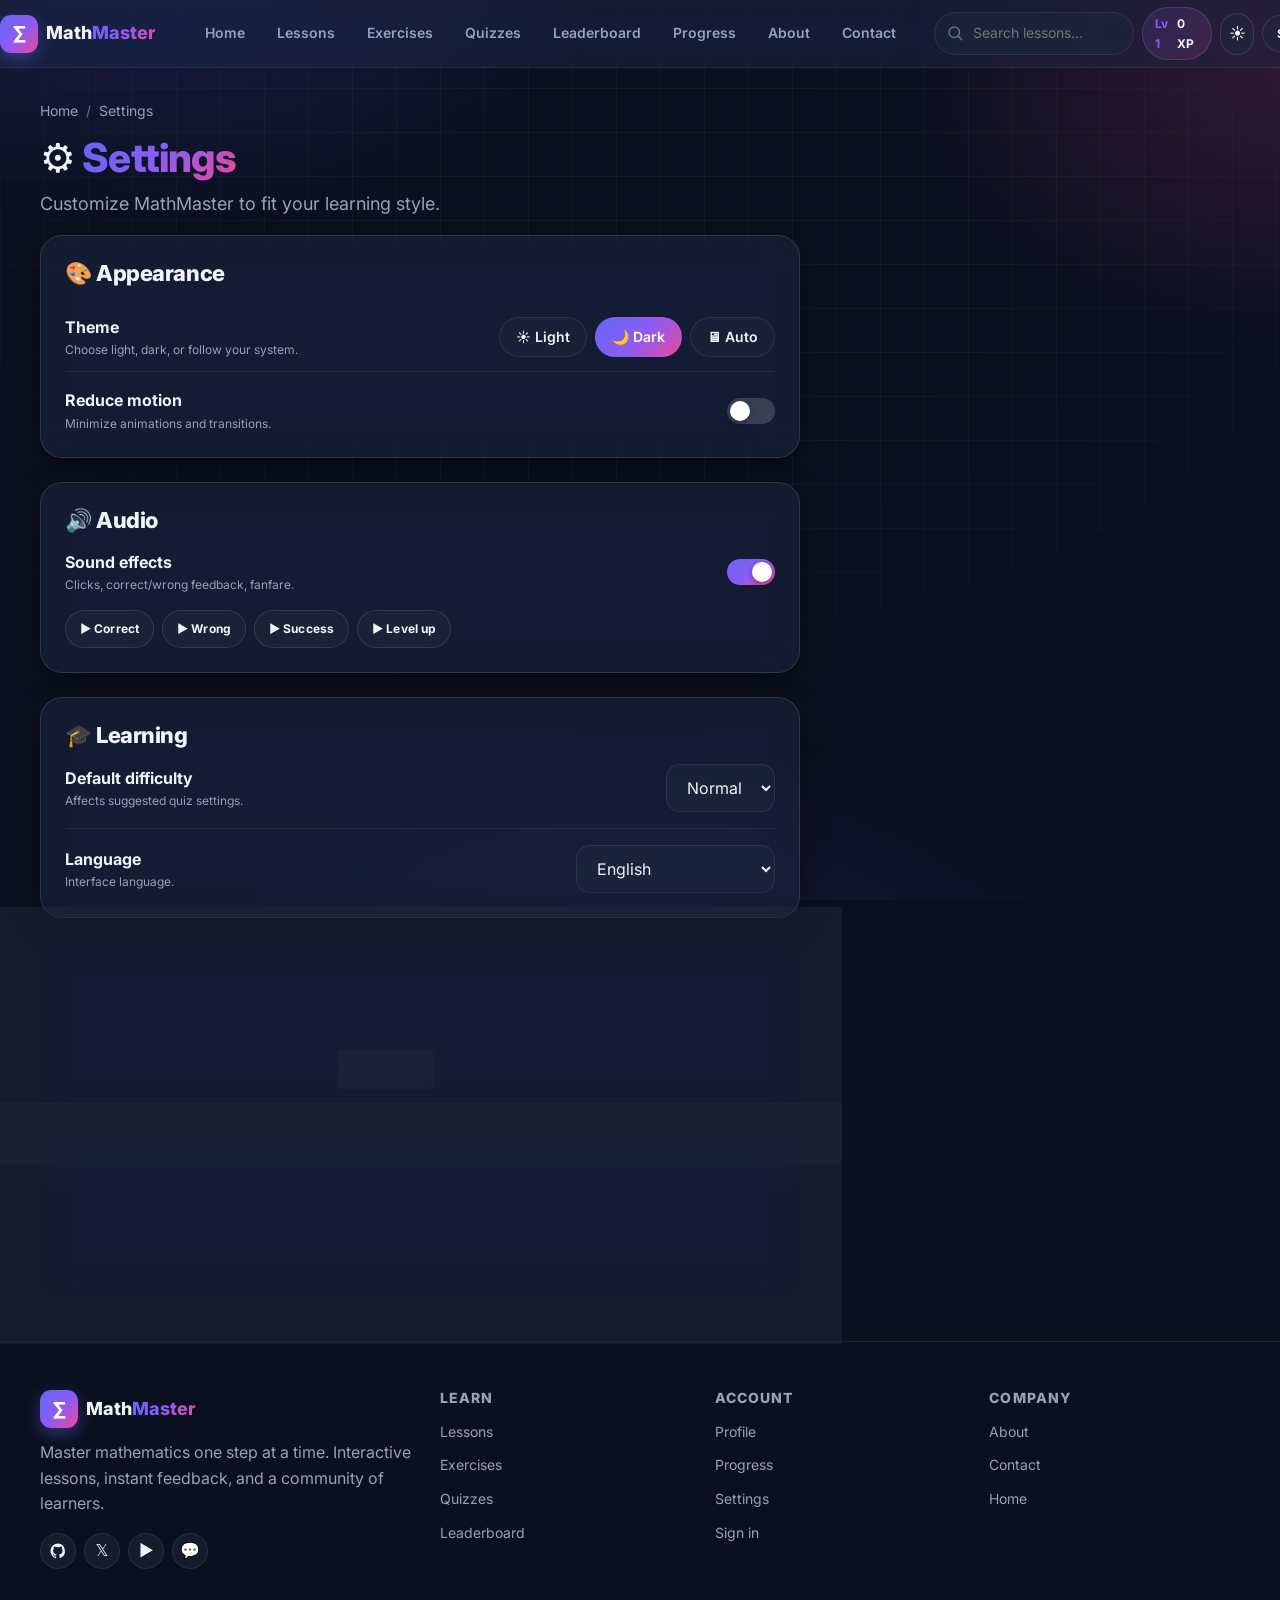
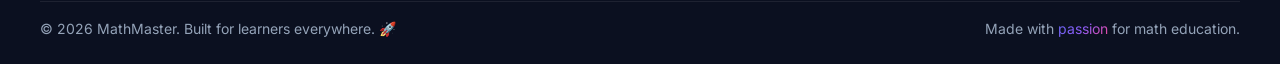
==== commit 7742c259: "Add Khmer language option to Settings page" ====
--- a/pages/settings.html
+++ b/pages/settings.html
@@ -21,20 +21,20 @@
 
   <main id="main" class="container">
     <div class="page-head reveal">
-      <div class="breadcrumb"><a href="../index.html">Home</a><span class="sep">/</span><span>Settings</span></div>
-      <h1>⚙️ <span class="gradient-text">Settings</span></h1>
-      <p class="text-lg">Customize MathMaster to fit your learning style.</p>
+      <div class="breadcrumb"><a href="../index.html">Home</a><span class="sep">/</span><span data-i18n="settings.title">Settings</span></div>
+      <h1>⚙️ <span class="gradient-text" data-i18n="settings.title">Settings</span></h1>
+      <p class="text-lg" data-i18n="settings.subtitle">Customize MathMaster to fit your learning style.</p>
     </div>
 
     <div class="grid" style="grid-template-columns: 1fr; gap: var(--sp-5); max-width: 760px;">
 
       <!-- Appearance -->
       <section class="card reveal">
-        <h3 style="margin-bottom: var(--sp-4);">🎨 Appearance</h3>
+        <h3 style="margin-bottom: var(--sp-4);">🎨 <span data-i18n="settings.appearance">Appearance</span></h3>
         <div class="flex items-center justify-between wrap gap-3" style="padding: var(--sp-3) 0; border-bottom: 1px solid var(--border);">
           <div>
-            <strong>Theme</strong>
-            <div class="text-xs text-muted">Choose light, dark, or follow your system.</div>
+            <strong data-i18n="settings.theme">Theme</strong>
+            <div class="text-xs text-muted" data-i18n="settings.theme.desc">Choose light, dark, or follow your system.</div>
           </div>
           <div class="chip-row" style="margin:0;">
             <button class="chip" data-theme-set="light">☀️ Light</button>
@@ -44,8 +44,8 @@
         </div>
         <div class="flex items-center justify-between wrap gap-3 mt-4">
           <div>
-            <strong>Reduce motion</strong>
-            <div class="text-xs text-muted">Minimize animations and transitions.</div>
+            <strong data-i18n="settings.motion">Reduce motion</strong>
+            <div class="text-xs text-muted" data-i18n="settings.motion.desc">Minimize animations and transitions.</div>
           </div>
           <label class="switch"><input type="checkbox" id="reduceMotion" /><span class="slider"></span></label>
         </div>
@@ -53,11 +53,11 @@
 
       <!-- Audio -->
       <section class="card reveal">
-        <h3 style="margin-bottom: var(--sp-4);">🔊 Audio</h3>
+        <h3 style="margin-bottom: var(--sp-4);">🔊 <span data-i18n="settings.audio">Audio</span></h3>
         <div class="flex items-center justify-between wrap gap-3">
           <div>
-            <strong>Sound effects</strong>
-            <div class="text-xs text-muted">Clicks, correct/wrong feedback, fanfare.</div>
+            <strong data-i18n="settings.sound">Sound effects</strong>
+            <div class="text-xs text-muted" data-i18n="settings.sound.desc">Clicks, correct/wrong feedback, fanfare.</div>
           </div>
           <label class="switch"><input type="checkbox" id="soundToggle" /><span class="slider"></span></label>
         </div>
@@ -71,11 +71,11 @@
 
       <!-- Learning -->
       <section class="card reveal">
-        <h3 style="margin-bottom: var(--sp-4);">🎓 Learning</h3>
+        <h3 style="margin-bottom: var(--sp-4);">🎓 <span data-i18n="settings.learning">Learning</span></h3>
         <div class="flex items-center justify-between wrap gap-3">
           <div>
-            <strong>Default difficulty</strong>
-            <div class="text-xs text-muted">Affects suggested quiz settings.</div>
+            <strong data-i18n="settings.difficulty">Default difficulty</strong>
+            <div class="text-xs text-muted" data-i18n="settings.difficulty.desc">Affects suggested quiz settings.</div>
           </div>
           <select id="diffSelect" class="select" style="width:auto;">
             <option value="easy">Easy</option>
@@ -85,26 +85,24 @@
         </div>
         <div class="flex items-center justify-between wrap gap-3 mt-4" style="border-top: 1px solid var(--border); padding-top: var(--sp-4);">
           <div>
-            <strong>Language</strong>
-            <div class="text-xs text-muted">Interface language (demo — English only for now).</div>
+            <strong data-i18n="settings.language">Language</strong>
+            <div class="text-xs text-muted" data-i18n="settings.language.desc">Interface language.</div>
           </div>
           <select id="langSelect" class="select" style="width:auto;">
             <option value="en">English</option>
-            <option value="es">Español</option>
-            <option value="fr">Français</option>
-            <option value="de">Deutsch</option>
+            <option value="km">ភាសាខ្មែរ (Khmer)</option>
           </select>
         </div>
       </section>
 
       <!-- Account -->
       <section class="card reveal">
-        <h3 style="margin-bottom: var(--sp-4);">👤 Account</h3>
+        <h3 style="margin-bottom: var(--sp-4);">👤 <span data-i18n="settings.account">Account</span></h3>
         <div id="accountInfo"></div>
         <div class="flex gap-2 wrap mt-4">
-          <button class="btn btn-outline btn-sm" id="exportBtn">⬇ Export my data</button>
-          <button class="btn btn-danger btn-sm" id="resetBtn">🗑 Reset all data</button>
-          <button class="btn btn-ghost btn-sm" id="logoutBtn">↩ Sign out</button>
+          <button class="btn btn-outline btn-sm" id="exportBtn" data-i18n="settings.export">⬇ Export my data</button>
+          <button class="btn btn-danger btn-sm" id="resetBtn" data-i18n="settings.reset">🗑 Reset all data</button>
+          <button class="btn btn-ghost btn-sm" id="logoutBtn" data-i18n="settings.signout">↩ Sign out</button>
         </div>
       </section>
 
@@ -128,6 +126,7 @@
   <script src="../js/modules/theme.js"></script>
   <script src="../js/modules/sound.js"></script>
   <script src="../js/modules/auth.js"></script>
+  <script src="../js/modules/i18n.js"></script>
   <script src="../js/modules/lessonsData.js"></script>
   <script src="../js/modules/mathEngine.js"></script>
   <script src="../js/modules/components.js"></script>
